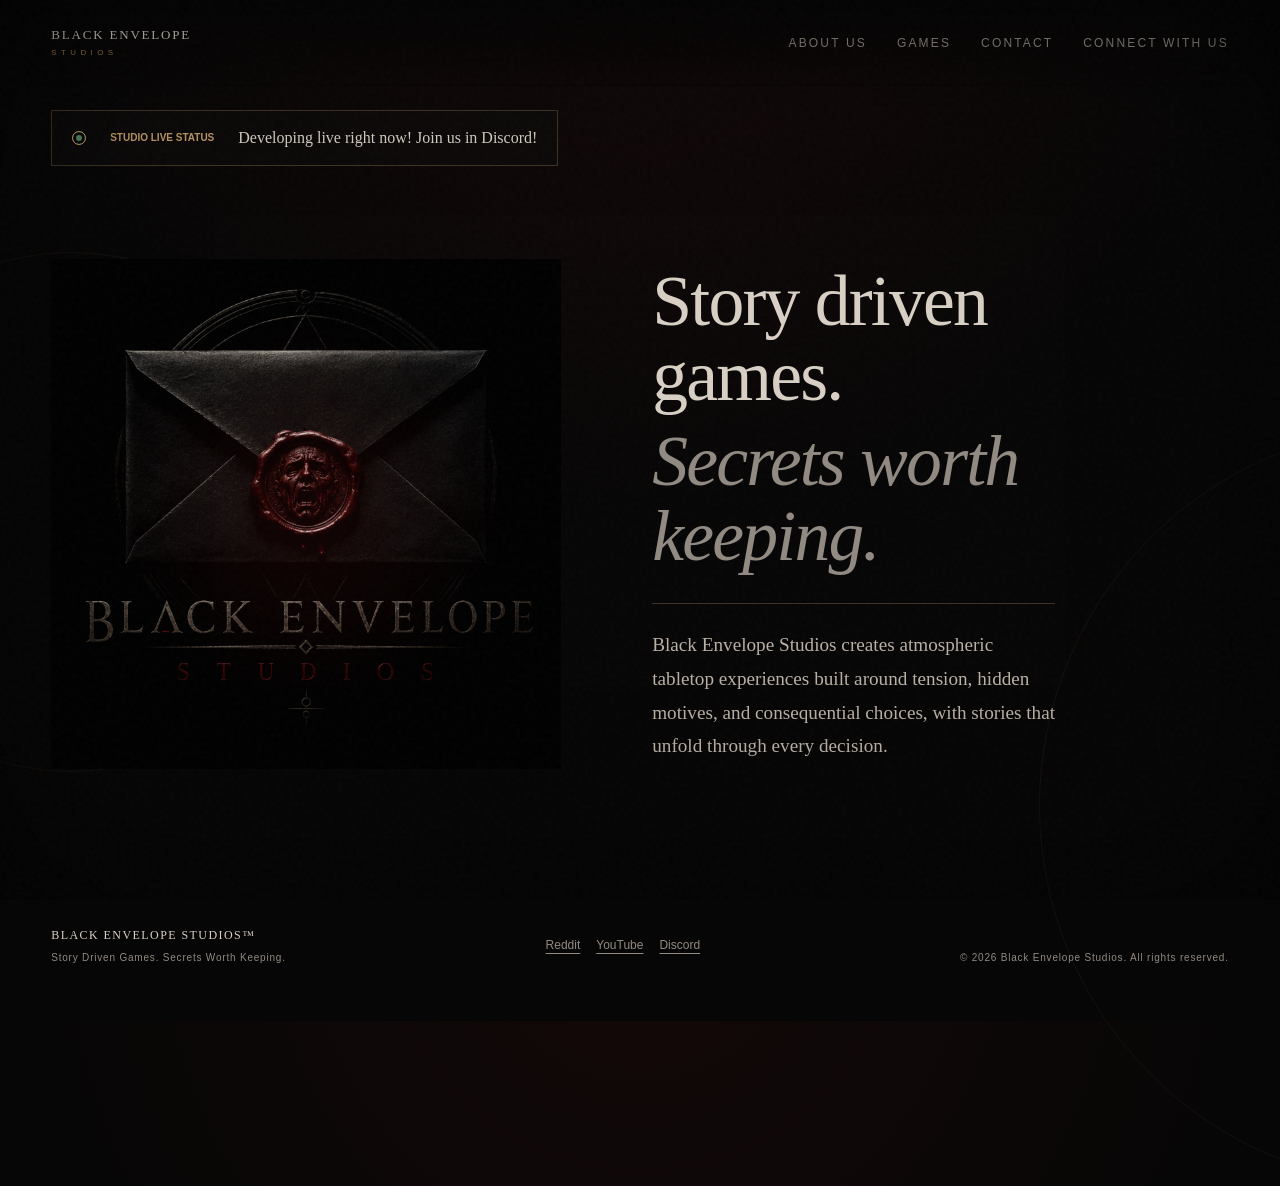
==== index.html @ 98d1862a "Update studio live status" ====
<!doctype html>
<html lang="en">
<head>
  <meta charset="utf-8">
  <meta name="viewport" content="width=device-width, initial-scale=1">
  <meta name="theme-color" content="#080707">
  <meta name="description" content="Black Envelope Studios — story-driven tabletop games. Secrets worth keeping.">
  <title>Black Envelope Studios</title>

  <link rel="icon" type="image/png" href="assets/black-envelope-studios-logo.png">
  <link rel="stylesheet" href="styles.css?v=25">
  <script defer src="script.js"></script>
  <script defer src="visitor-tracking.js"></script>
</head>

<body class="page-index">
  <div class="grain" aria-hidden="true"></div>
  <div class="vignette" aria-hidden="true"></div>

  <header class="site-header">
    <a class="wordmark" href="index.html" aria-label="Black Envelope Studios home">
      <span>BLACK ENVELOPE</span>
      <small>STUDIOS</small>
    </a>

    <button class="nav-toggle" aria-label="Open navigation" aria-expanded="false" aria-controls="primary-nav">
      <span></span><span></span>
    </button>

    <nav id="primary-nav" class="site-nav" aria-label="Primary navigation">
      <a href="about.html">About us</a>
      <a href="games.html">Games</a>
      <a href="contact.html">Contact</a>
      <a href="connect.html">Connect with us</a>
    </nav>
  </header>

  <main id="top" class="home-page">
    <div class="home-status">
      <div class="studio-live-status" data-studio-status="developing" role="status" aria-live="polite">
        <span class="studio-live-status-mark" aria-hidden="true"></span>
        <span class="studio-live-status-label">STUDIO LIVE STATUS</span>
        <p class="studio-live-status-message">Developing live right now! Join us in Discord!</p>
      </div>
    </div>
    <section class="hero">
      <div class="hero-orbit orbit-one" aria-hidden="true"></div>
      <div class="hero-orbit orbit-two" aria-hidden="true"></div>

      <div class="hero-visual reveal">
        <img
          src="assets/black-envelope-studios-logo.png"
          alt="Black Envelope Studios logo: a black envelope sealed with a dark red anguished face."
        >
      </div>

      <div class="hero-copy reveal">
        <h1>
          Story driven games.
          <span>Secrets worth keeping.</span>
        </h1>
        <p class="intro">
          Black Envelope Studios creates atmospheric tabletop experiences built around
          tension, hidden motives, and consequential choices, with stories that unfold through
          every decision.
        </p>

      </div>

    </section>
  </main>
  <footer class="site-footer">
    <div>
      <strong>BLACK ENVELOPE STUDIOS™</strong>
      <span>Story Driven Games. Secrets Worth Keeping.</span>
    </div>
    <nav class="footer-socials" aria-label="Social links">
      <a href="https://www.reddit.com/r/BlackEnvelopeStudios/" target="_blank" rel="noopener noreferrer">Reddit</a>
      <a href="https://www.youtube.com/channel/UCxn5-eGUi9iW_v6ywsx2Kwg/" target="_blank" rel="noopener noreferrer">YouTube</a>
      <a href="https://discord.gg/mf25ccU2Kh" target="_blank" rel="noopener noreferrer">Discord</a>
    </nav>
    <p>© <span id="year"></span> Black Envelope Studios. All rights reserved.</p>
  </footer>
</body>
</html>
---- styles.css ----
/* Black Envelope Studios — static site v1 */

:root {
  --ink: #070606;
  --ink-soft: #0d0b0b;
  --paper: #d8d0c4;
  --paper-dim: #918a82;
  --line: rgba(165, 132, 86, 0.34);
  --gold: #9d7949;
  --gold-bright: #c09a65;
  --wax: #641312;
  --wax-bright: #8b211e;
  --max: 1240px;
  --pad: clamp(22px, 4vw, 64px);
}

* {
  box-sizing: border-box;
}

html {
  scroll-behavior: smooth;
}

body {
  margin: 0;
  background:
    radial-gradient(circle at 50% -10%, rgba(116, 26, 23, 0.12), transparent 38rem),
    var(--ink);
  color: var(--paper);
  font-family: Arial, Helvetica, sans-serif;
  min-height: 100vh;
  overflow-x: hidden;
}

::selection {
  background: var(--wax);
  color: #fff;
}

a {
  color: inherit;
}

.grain {
  position: fixed;
  inset: 0;
  pointer-events: none;
  opacity: 0.045;
  z-index: 100;
  background-image:
    url("data:image/svg+xml,%3Csvg viewBox='0 0 220 220' xmlns='http://www.w3.org/2000/svg'%3E%3Cfilter id='n'%3E%3CfeTurbulence type='fractalNoise' baseFrequency='.9' numOctaves='4' stitchTiles='stitch'/%3E%3C/filter%3E%3Crect width='100%25' height='100%25' filter='url(%23n)' opacity='.55'/%3E%3C/svg%3E");
}

.vignette {
  position: fixed;
  inset: 0;
  pointer-events: none;
  z-index: 99;
  box-shadow: inset 0 0 180px rgba(0, 0, 0, 0.68);
}

.site-header {
  width: 100%;
  min-height: 86px;
  padding: 18px var(--pad);
  display: flex;
  align-items: center;
  justify-content: space-between;
  position: fixed;
  top: 0;
  z-index: 50;
  background: linear-gradient(to bottom, rgba(7, 6, 6, .96), rgba(7, 6, 6, .66), transparent);
  transition: background .25s ease, border-color .25s ease;
  border-bottom: 1px solid transparent;
}

.site-header.scrolled {
  background: rgba(7, 6, 6, .92);
  backdrop-filter: blur(14px);
  border-color: rgba(157, 121, 73, .12);
}

.wordmark {
  display: inline-flex;
  flex-direction: column;
  text-decoration: none;
  font-family: Georgia, "Times New Roman", serif;
  letter-spacing: .14em;
  line-height: 1;
  font-size: 13px;
}

.wordmark small {
  color: var(--gold);
  letter-spacing: .55em;
  margin-top: 7px;
  font: 8px Arial, Helvetica, sans-serif;
}

.site-nav {
  display: flex;
  gap: 30px;
}

.site-nav a {
  text-decoration: none;
  color: var(--paper-dim);
  font-size: 12px;
  letter-spacing: .18em;
  text-transform: uppercase;
  transition: color .2s ease;
}

.site-nav a:hover {
  color: var(--paper);
}

.nav-toggle {
  display: none;
}

.hero {
  width: min(var(--max), calc(100% - (var(--pad) * 2)));
  margin: 0 auto;
  min-height: 100svh;
  padding: 132px 0 82px;
  display: grid;
  grid-template-columns: minmax(320px, .95fr) minmax(360px, 1.05fr);
  column-gap: clamp(42px, 7vw, 100px);
  row-gap: 30px;
  align-items: center;
  align-content: center;
  position: relative;
}

.hero-visual {
  position: relative;
  z-index: 2;
}

.hero-visual::before {
  content: "";
  position: absolute;
  inset: 10% 3%;
  z-index: -1;
  background: radial-gradient(circle, rgba(99, 18, 17, .2), transparent 63%);
  filter: blur(30px);
}

.hero-visual img {
  width: 100%;
  display: block;
  object-fit: contain;
  filter: contrast(1.04) brightness(.92);
  mix-blend-mode: screen;
}

.hero-copy {
  position: relative;
  z-index: 3;
}

.eyebrow {
  margin: 0 0 18px;
  color: var(--gold-bright);
  text-transform: uppercase;
  letter-spacing: .32em;
  font-size: 10px;
  line-height: 1.6;
}

.hero h1,
.section h2,
.game-card h3 {
  font-family: Georgia, "Times New Roman", serif;
  font-weight: 400;
}

.hero h1 {
  margin: 0;
  font-size: clamp(48px, 6vw, 92px);
  line-height: .96;
  letter-spacing: -.025em;
  max-width: 11ch;
}

.hero h1 span {
  display: block;
  color: var(--paper-dim);
  font-style: italic;
  margin-top: .15em;
}

.intro {
  color: var(--paper-dim);
  font-family: Georgia, "Times New Roman", serif;
  font-size: clamp(16px, 1.5vw, 20px);
  line-height: 1.75;
  max-width: 650px;
  margin: 30px 0 0;
}

.hero-actions {
  display: flex;
  flex-wrap: wrap;
  gap: 12px;
  margin-top: 36px;
}

.button {
  min-height: 50px;
  display: inline-flex;
  align-items: center;
  justify-content: center;
  padding: 0 22px;
  text-decoration: none;
  text-transform: uppercase;
  letter-spacing: .18em;
  font-size: 10px;
  border: 1px solid var(--line);
  transition: transform .2s ease, border-color .2s ease, background .2s ease;
}

.button:hover {
  transform: translateY(-2px);
  border-color: var(--gold);
}

.button-primary {
  background: var(--paper);
  color: #111;
  border-color: var(--paper);
}

.button-primary:hover {
  background: #eee7dc;
}

.button-ghost {
  color: var(--paper);
}

.hero-orbit {
  position: absolute;
  border: 1px solid rgba(157, 121, 73, .09);
  border-radius: 50%;
  pointer-events: none;
}

.orbit-one {
  width: 520px;
  height: 520px;
  left: -240px;
  top: 12%;
}

.orbit-two {
  width: 760px;
  height: 760px;
  right: -570px;
  bottom: -300px;
}

.scroll-cue {
  grid-column: 1 / -1;
  justify-self: center;
  display: inline-flex;
  flex-direction: column;
  align-items: center;
  text-decoration: none;
  color: var(--paper-dim);
  font-size: 8px;
  text-transform: uppercase;
  letter-spacing: .3em;
  gap: 10px;
  margin-top: 6px;
}

.scroll-cue i {
  width: 1px;
  height: 38px;
  display: block;
  background: linear-gradient(var(--gold), transparent);
}

.section {
  width: min(var(--max), calc(100% - (var(--pad) * 2)));
  margin: 0 auto;
  padding: clamp(90px, 12vw, 170px) 0;
  border-top: 1px solid rgba(157, 121, 73, .15);
  position: relative;
}

.section-number {
  position: absolute;
  top: 28px;
  right: 0;
  color: rgba(216, 208, 196, .12);
  font: 52px Georgia, "Times New Roman", serif;
}

.section-heading {
  max-width: 850px;
}

.section h2 {
  margin: 0;
  font-size: clamp(42px, 5vw, 76px);
  line-height: 1.04;
  letter-spacing: -.02em;
}

.studio-grid {
  display: grid;
  grid-template-columns: .8fr 1.2fr;
  gap: clamp(50px, 8vw, 120px);
  margin-top: 72px;
}

.lead {
  margin: 0;
  font: italic clamp(26px, 3vw, 42px)/1.3 Georgia, "Times New Roman", serif;
  color: var(--gold-bright);
}

.body-copy {
  max-width: 650px;
}

.body-copy p {
  color: var(--paper-dim);
  margin: 0 0 24px;
  font: 17px/1.85 Georgia, "Times New Roman", serif;
}

.game-card {
  margin-top: 68px;
  border: 1px solid rgba(157, 121, 73, .25);
  background:
    linear-gradient(120deg, rgba(117, 22, 20, .12), transparent 30%),
    #0b0909;
  min-height: 480px;
  padding: clamp(28px, 4vw, 56px);
  position: relative;
  overflow: hidden;
}

.game-card::after {
  content: "";
  width: 360px;
  height: 360px;
  border: 1px solid rgba(157, 121, 73, .12);
  border-radius: 50%;
  position: absolute;
  right: -120px;
  bottom: -160px;
  box-shadow:
    0 0 0 48px rgba(157, 121, 73, .035),
    0 0 0 100px rgba(157, 121, 73, .02);
}

.game-card-topline,
.game-card-footer {
  display: flex;
  align-items: center;
  justify-content: space-between;
  color: var(--paper-dim);
  text-transform: uppercase;
  letter-spacing: .22em;
  font-size: 9px;
  position: relative;
  z-index: 2;
}

.status {
  color: #bd8f87;
}

.game-card-content {
  min-height: 320px;
  padding: 54px 0;
  display: grid;
  grid-template-columns: 1fr .8fr;
  gap: 60px;
  align-items: end;
  position: relative;
  z-index: 2;
}

.game-kicker {
  text-transform: uppercase;
  letter-spacing: .26em;
  font-size: 9px;
  color: var(--gold-bright);
}

.game-card h3 {
  margin: 14px 0 0;
  font-size: clamp(52px, 7vw, 104px);
  line-height: .92;
  max-width: 8ch;
}

.game-card-veiled {
  background:
    linear-gradient(90deg, rgba(7, 6, 6, .88), rgba(7, 6, 6, .48)),
    url("assets/the-veiled-invitation-logo.png") center right / auto 100% no-repeat,
    #0b0909;
}

.game-card-veiled::after {
  display: none;
}

.section-games:has(.game-feature) {
  padding-top: 36px;
  padding-bottom: clamp(64px, 8vw, 110px);
}

.game-feature {
  margin-top: 0;
  background:
    linear-gradient(90deg, rgba(7, 6, 6, .96) 0%, rgba(7, 6, 6, .88) 48%, rgba(7, 6, 6, .5) 100%),
    url("assets/the-veiled-invitation-logo.png") right top / auto 640px no-repeat,
    #0b0909;
}

.game-feature-heading,
.game-feature-story {
  position: relative;
  z-index: 2;
  max-width: 650px;
}

.game-feature-heading {
  margin-top: 32px;
}

.game-feature h1 {
  margin: 0 0 30px;
  max-width: 12ch;
  font: clamp(48px, 6.5vw, 88px)/1 Georgia, "Times New Roman", serif;
  letter-spacing: -.025em;
  text-wrap: balance;
}

.game-feature-intro {
  margin: 0;
  color: var(--paper);
  font: 21px/1.65 Georgia, "Times New Roman", serif;
}

.game-feature-story {
  margin-top: 28px;
  color: #b9b0a5;
  font: 17px/1.85 Georgia, "Times New Roman", serif;
}

.game-feature-story p {
  margin: 0 0 22px;
}

.game-feature-footer {
  margin-top: 38px;
  padding-top: 28px;
  border-top: 1px solid var(--line);
  gap: 24px;
  flex-wrap: wrap;
}

.game-feature-origin {
  max-width: 390px;
  margin: 0;
  font: 14px/1.7 Georgia, "Times New Roman", serif;
  text-transform: none;
  letter-spacing: normal;
}

@media (max-width: 820px) {
  .game-feature {
    background:
      linear-gradient(rgba(7, 6, 6, .76), rgba(7, 6, 6, .95) 65%),
      url("assets/the-veiled-invitation-logo.png") center top / 100% auto no-repeat,
      #0b0909;
  }

  .game-feature-intro {
    font-size: 19px;
  }
}

.game-description {
  margin: 0;
  color: var(--paper-dim);
  font: 17px/1.8 Georgia, "Times New Roman", serif;
  max-width: 500px;
}

.seal-dot {
  width: 15px;
  height: 15px;
  border-radius: 50%;
  background: radial-gradient(circle at 35% 30%, var(--wax-bright), var(--wax) 60%, #2d0605);
  box-shadow: 0 0 22px rgba(100, 19, 18, .36);
}

.section-contact {
  border-bottom: 1px solid rgba(157, 121, 73, .15);
}

.contact-panel {
  text-align: center;
  padding: clamp(50px, 7vw, 100px) 0 10px;
}

.contact-panel h2 {
  margin-inline: auto;
  max-width: 13ch;
}

.contact-panel > p:not(.eyebrow) {
  color: var(--paper-dim);
  font: 17px/1.7 Georgia, "Times New Roman", serif;
}

.contact-email {
  display: inline-block;
  margin-top: 20px;
  color: var(--paper);
  font: clamp(18px, 2.5vw, 34px) Georgia, "Times New Roman", serif;
  text-underline-offset: 7px;
  text-decoration-color: rgba(157, 121, 73, .5);
}

.contact-meta {
  margin: 68px auto 0;
  max-width: 900px;
  display: grid;
  grid-template-columns: repeat(3, 1fr);
  border-top: 1px solid rgba(157, 121, 73, .16);
}

.contact-meta div {
  padding: 30px 18px;
  display: flex;
  flex-direction: column;
  gap: 10px;
  border-right: 1px solid rgba(157, 121, 73, .16);
}

.contact-meta div:last-child {
  border-right: 0;
}

.contact-meta span {
  text-transform: uppercase;
  letter-spacing: .22em;
  font-size: 8px;
  color: var(--gold);
}

.contact-meta a {
  color: var(--paper-dim);
  text-decoration: none;
  font-family: Georgia, "Times New Roman", serif;
}

.contact-meta a:hover {
  color: var(--paper);
}

.site-footer {
  width: min(var(--max), calc(100% - (var(--pad) * 2)));
  margin: 0 auto;
  padding: 42px 0 58px;
  display: flex;
  justify-content: space-between;
  gap: 30px;
  color: var(--paper-dim);
}

.site-footer div {
  display: flex;
  flex-direction: column;
  gap: 9px;
}

.site-footer strong {
  color: var(--paper);
  font: 12px Georgia, "Times New Roman", serif;
  letter-spacing: .12em;
}

.site-footer span,
.site-footer p {
  font-size: 10px;
  letter-spacing: .08em;
}

.site-footer p {
  margin: 0;
  align-self: end;
}

.reveal {
  opacity: 0;
  transform: translateY(22px);
  transition: opacity .9s cubic-bezier(.2,.7,.2,1), transform .9s cubic-bezier(.2,.7,.2,1);
}

.reveal.visible {
  opacity: 1;
  transform: translateY(0);
}

@media (prefers-reduced-motion: reduce) {
  html { scroll-behavior: auto; }
  .reveal {
    opacity: 1;
    transform: none;
    transition: none;
  }
}

@media (max-width: 820px) {
  .site-header {
    min-height: 76px;
  }

  .site-nav {
    position: fixed;
    inset: 76px 0 auto;
    padding: 28px var(--pad) 36px;
    flex-direction: column;
    background: rgba(7, 6, 6, .98);
    border-bottom: 1px solid var(--line);
    transform: translateY(-140%);
    transition: transform .3s ease;
  }

  .site-nav.open {
    transform: translateY(0);
  }

  .nav-toggle {
    width: 38px;
    height: 38px;
    border: 0;
    background: transparent;
    display: grid;
    align-content: center;
    gap: 7px;
    cursor: pointer;
  }

  .nav-toggle span {
    display: block;
    height: 1px;
    background: var(--paper);
  }

  .hero {
    grid-template-columns: 1fr;
    min-height: auto;
    padding-top: 120px;
    padding-bottom: 110px;
  }

  .hero-visual {
    width: min(520px, 100%);
    margin: 0 auto;
  }

  .hero-copy {
    text-align: center;
  }

  .hero h1 {
    margin-inline: auto;
  }

  .intro {
    margin-inline: auto;
  }

  .hero-actions {
    justify-content: center;
  }

  .scroll-cue {
    display: inline-flex;
    margin-top: 4px;
  }

  .studio-grid,
  .game-card-content {
    grid-template-columns: 1fr;
  }

  .studio-grid {
    gap: 36px;
  }

  .game-card-content {
    gap: 30px;
  }

  .contact-meta {
    grid-template-columns: 1fr;
  }

  .contact-meta div {
    border-right: 0;
    border-bottom: 1px solid rgba(157, 121, 73, .16);
  }

  .contact-meta div:last-child {
    border-bottom: 0;
  }

  .site-footer {
    flex-direction: column;
  }

  .site-footer p {
    align-self: auto;
  }
}

@media (max-width: 520px) {
  :root {
    --pad: 18px;
  }

  .hero h1 {
    font-size: 48px;
  }

  .section h2 {
    font-size: 42px;
  }

  .game-card h3 {
    font-size: 54px;
  }

  .button {
    width: 100%;
  }

  .contact-email {
    font-size: 17px;
    word-break: break-word;
  }
}

.game-card-footer-single {
  justify-content: flex-end;
}


.section-social {
  padding-top: clamp(80px, 10vw, 140px);
  padding-bottom: clamp(80px, 10vw, 140px);
}

.social-intro {
  max-width: 680px;
  margin: 26px 0 0;
  color: var(--paper-dim);
  font: 17px/1.8 Georgia, "Times New Roman", serif;
}

.social-grid {
  margin-top: 56px;
  display: grid;
  grid-template-columns: repeat(3, 1fr);
  gap: 18px;
}

.social-card {
  min-height: 230px;
  padding: 30px;
  border: 1px solid rgba(157, 121, 73, .24);
  background:
    radial-gradient(circle at 100% 0%, rgba(100, 19, 18, .14), transparent 40%),
    #0b0909;
  text-decoration: none;
  position: relative;
  overflow: hidden;
  display: flex;
  flex-direction: column;
  justify-content: flex-end;
  transition:
    transform .22s ease,
    border-color .22s ease,
    background .22s ease;
}

.social-card::before {
  content: "";
  position: absolute;
  inset: 0;
  background: linear-gradient(135deg, transparent 55%, rgba(157, 121, 73, .045));
  pointer-events: none;
}

.social-card:hover {
  transform: translateY(-4px);
  border-color: rgba(192, 154, 101, .62);
  background:
    radial-gradient(circle at 100% 0%, rgba(100, 19, 18, .22), transparent 42%),
    #0d0a0a;
}

.social-icon {
  flex-shrink: 0;
  width: 40px;
  height: 40px;
  margin-bottom: 24px;
  color: var(--gold-bright);
}

.social-name {
  color: var(--paper);
  font: 34px Georgia, "Times New Roman", serif;
  letter-spacing: -.02em;
}

.social-description {
  margin-top: 14px;
  max-width: 27ch;
  color: var(--paper-dim);
  font: 14px/1.65 Georgia, "Times New Roman", serif;
}

.social-arrow {
  position: absolute;
  top: 24px;
  right: 26px;
  color: var(--gold-bright);
  font-size: 20px;
  transition: transform .22s ease;
}

.social-card:hover .social-arrow {
  transform: translate(3px, -3px);
}

@media (max-width: 820px) {
  .social-grid {
    grid-template-columns: 1fr;
  }

  .social-card {
    min-height: 180px;
  }
}

.studio-live-status {
  margin-top: 20px;
  padding: 18px 0;
  border-block: 1px solid var(--line);
  display: flex;
  align-items: center;
  flex-wrap: wrap;
  gap: 10px 24px;
}
.studio-live-status-label {
  color: var(--gold-bright);
  font-size: 10px;
  font-weight: 600;
  letter-spacing: 0;
}
.studio-live-status-message {
  margin: 0;
  color: var(--paper);
  font: 16px/1.6 Georgia, "Times New Roman", serif;
}

.studio-live-status-mark {
  flex: 0 0 14px;
  width: 14px;
  height: 14px;
  border: 1px solid var(--gold-bright);
  border-radius: 50%;
  background: var(--wax);
  box-shadow: inset 0 0 0 3px var(--ink);
}
.studio-live-status[data-studio-status="playtesting"] .studio-live-status-mark,
.studio-live-status[data-studio-status="developing"] .studio-live-status-mark {
  background: #528660;
}

.home-status {
  width: min(var(--max), calc(100% - (var(--pad) * 2)));
  margin: 110px auto 0;
}

.home-status .studio-live-status {
  width: fit-content;
  max-width: 100%;
  margin-top: 0;
}

.home-page .hero {
  min-height: calc(100svh - 180px);
  padding-top: 40px;
}

/* Dedicated content pages */
.inner-page {
  min-height: calc(100svh - 150px);
  padding-top: 110px;
}
.inner-page > .section {
  border-top: 0;
  padding-top: clamp(40px, 6vw, 80px);
}
.page-title {
  margin: 0 0 24px;
  color: var(--gold-bright);
  font: 12px/1.5 Arial, Helvetica, sans-serif;
  letter-spacing: .22em;
  text-transform: uppercase;
}
.site-nav a[aria-current="page"] {
  color: var(--paper);
  text-decoration: underline;
  text-decoration-color: var(--gold);
  text-underline-offset: 7px;
}
.footer-socials {
  display: flex;
  flex-wrap: wrap;
  align-items: center;
  gap: 16px;
  font-size: 12px;
}
.footer-socials a {
  text-underline-offset: 4px;
}
a:focus-visible,
button:focus-visible {
  outline: 2px solid var(--gold-bright);
  outline-offset: 5px;
}

/* Home, studio story, correspondence, and community */
.page-index .hero {
  grid-template-columns: minmax(0, 1fr) minmax(0, 1.1fr);
  gap: clamp(36px, 6vw, 88px);
  padding-bottom: 64px;
}
.page-index .hero-visual {
  max-width: 510px;
}
.page-index .hero h1 {
  font-size: clamp(44px, 5.6vw, 82px);
  line-height: 1.04;
}
.page-index .intro {
  max-width: 42ch;
  padding-top: 24px;
  border-top: 1px solid var(--line);
  color: #b9b0a5;
}
.page-index .home-status .studio-live-status {
  padding: 14px 20px;
  border: 1px solid var(--line);
  background: rgba(13, 11, 11, .8);
}
.page-about .section,
.page-contact .section,
.page-connect .section {
  padding-top: 36px;
  padding-bottom: clamp(64px, 8vw, 110px);
}
.page-about .section-heading,
.page-connect .section-heading {
  padding-bottom: 36px;
  border-bottom: 1px solid var(--line);
}
.page-about .section h2,
.page-contact .section h2,
.page-connect .section h2 {
  font-size: clamp(40px, 5.2vw, 68px);
  line-height: 1.1;
  text-wrap: balance;
}
.page-about .studio-grid {
  margin-top: 44px;
  grid-template-columns: minmax(0, .7fr) minmax(0, 1.3fr);
  gap: clamp(36px, 7vw, 100px);
  align-items: start;
}
.studio-aside {
  padding: 24px;
  border: 1px solid var(--line);
  background: radial-gradient(ellipse at top, rgba(100, 19, 18, .12), transparent 75%);
}
.studio-portrait {
  display: block;
  width: min(100%, 260px);
  height: auto;
  margin: 0 auto 24px;
}
.studio-aside .lead {
  font-size: clamp(24px, 2.6vw, 34px);
}
.studio-story p {
  color: #b9b0a5;
}
.studio-story p:first-child {
  color: var(--paper);
  font-size: 21px;
  line-height: 1.65;
  margin-bottom: 36px;
}
.studio-story .studio-question {
  padding: 22px 0 22px 24px;
  margin-block: 28px;
  border-left: 2px solid var(--gold);
  color: var(--gold-bright);
  font-size: 22px;
  line-height: 1.6;
}
.page-contact .contact-panel {
  padding: clamp(28px, 4vw, 52px);
  text-align: left;
  border: 1px solid var(--line);
  background: radial-gradient(ellipse at top right, rgba(100, 19, 18, .15), transparent 65%), #0b0909;
}
.page-contact .contact-panel h2 {
  max-width: 18ch;
  margin-inline: 0;
}
.page-contact .contact-panel > p:not(.eyebrow) {
  max-width: 52ch;
  margin-top: 28px;
  color: #b9b0a5;
}
.page-contact .contact-email {
  font-size: clamp(17px, 2.6vw, 32px);
  overflow-wrap: anywhere;
  max-width: 100%;
  line-height: 1.7;
}
.contact-options {
  display: grid;
  grid-template-columns: repeat(2, minmax(0, 1fr));
  gap: 36px;
  margin-top: 48px;
  padding-top: 32px;
  border-top: 1px solid var(--line);
}
.contact-option h3 {
  font: 28px/1.2 Georgia, "Times New Roman", serif;
  margin: 14px 0;
}
.contact-option p {
  color: #b9b0a5;
  font: 16px/1.7 Georgia, "Times New Roman", serif;
}
.contact-option a {
  font: 16px/1.7 Georgia, "Times New Roman", serif;
  color: var(--gold-bright);
  overflow-wrap: anywhere;
  text-underline-offset: 5px;
}
.page-connect .social-intro {
  max-width: 52ch;
  margin-top: 28px;
  color: #b9b0a5;
  font-size: 20px;
}
.page-connect .social-grid {
  margin-top: 36px;
  gap: 22px;
}
.page-connect .social-card {
  min-height: 310px;
  padding: clamp(24px, 3vw, 36px);
}
.page-connect .social-icon {
  width: 44px;
  height: 44px;
  margin-bottom: auto;
}
.page-connect .social-name {
  margin-top: 40px;
}
.page-connect .social-description {
  color: #b9b0a5;
  font-size: 16px;
  max-width: 26ch;
}
@media (max-width: 820px) {
  .page-index .hero,
  .page-about .studio-grid,
  .contact-options {
    grid-template-columns: minmax(0, 1fr);
  }
  .page-index .hero-visual {
    width: min(380px, 85%);
  }
  .page-index .hero h1 {
    max-width: 16ch;
  }
  .page-about .studio-aside {
    display: grid;
    grid-template-columns: minmax(0, 110px) minmax(0, 1fr);
    gap: 24px;
    align-items: center;
  }
  .studio-portrait {
    margin: 0;
  }
  .page-connect .social-card {
    min-height: 250px;
  }
  .contact-options {
    gap: 32px;
  }
}
@media (max-width: 420px) {
  .page-about .studio-aside {
    grid-template-columns: minmax(0, 1fr);
  }
  .studio-portrait {
    width: 150px;
    margin-inline: auto;
  }
}
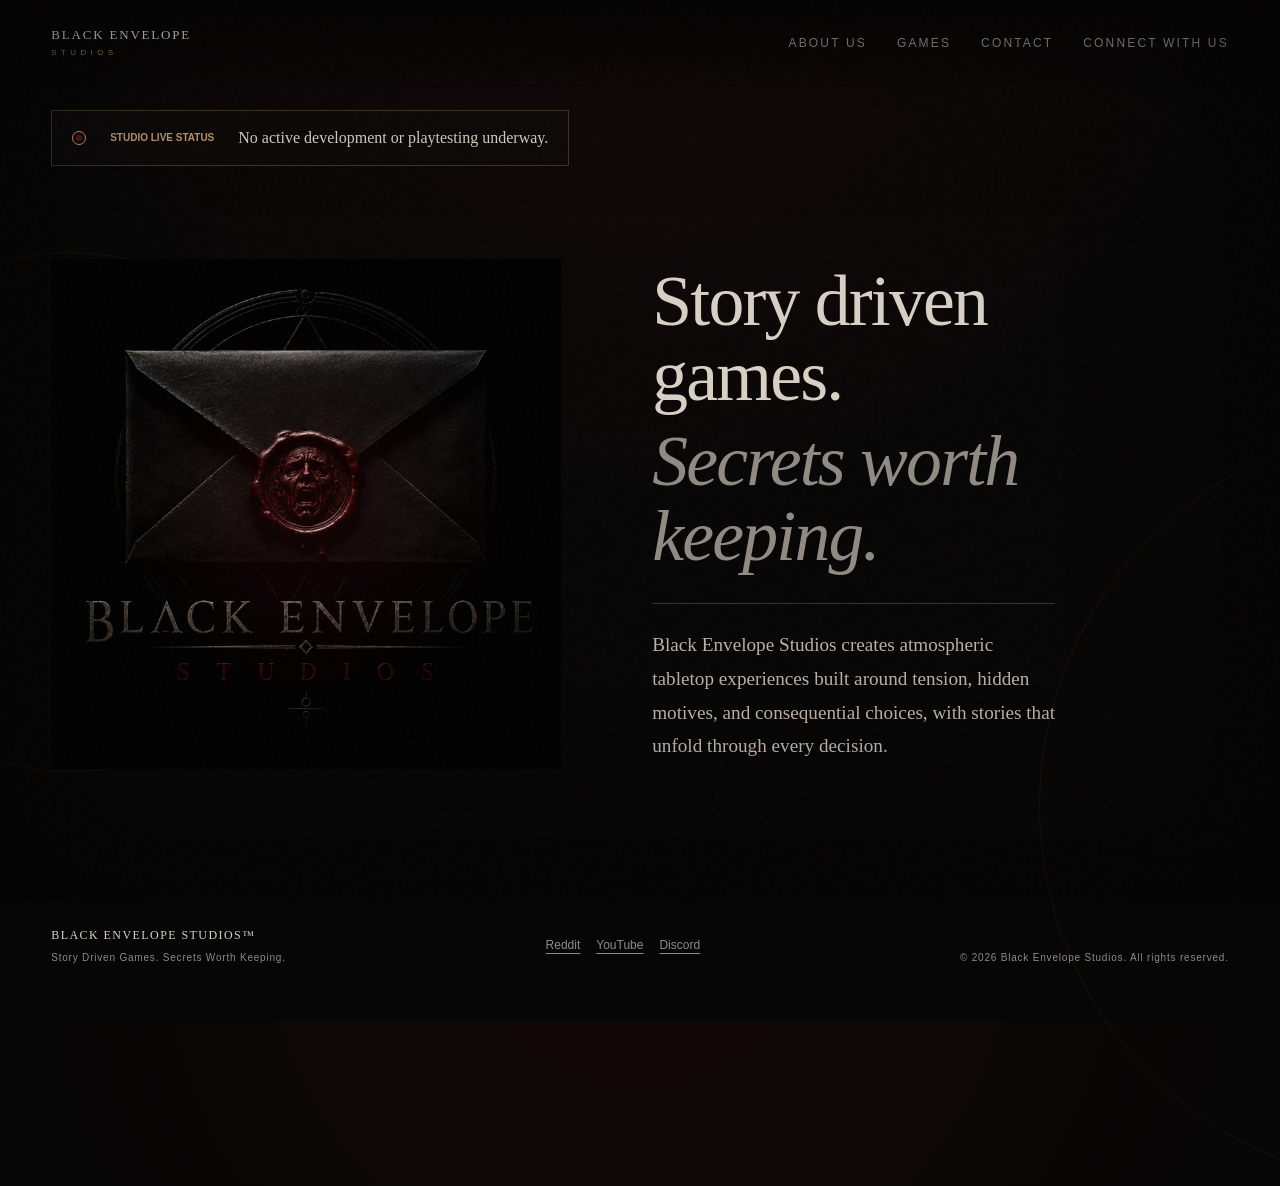
==== commit 6c4a1c61: "Update studio live status" ====
--- a/index.html
+++ b/index.html
@@ -37,10 +37,10 @@
 
   <main id="top" class="home-page">
     <div class="home-status">
-      <div class="studio-live-status" data-studio-status="developing" role="status" aria-live="polite">
+      <div class="studio-live-status" data-studio-status="inactive" role="status" aria-live="polite">
         <span class="studio-live-status-mark" aria-hidden="true"></span>
         <span class="studio-live-status-label">STUDIO LIVE STATUS</span>
-        <p class="studio-live-status-message">Developing live right now! Join us in Discord!</p>
+        <p class="studio-live-status-message">No active development or playtesting underway.</p>
       </div>
     </div>
     <section class="hero">
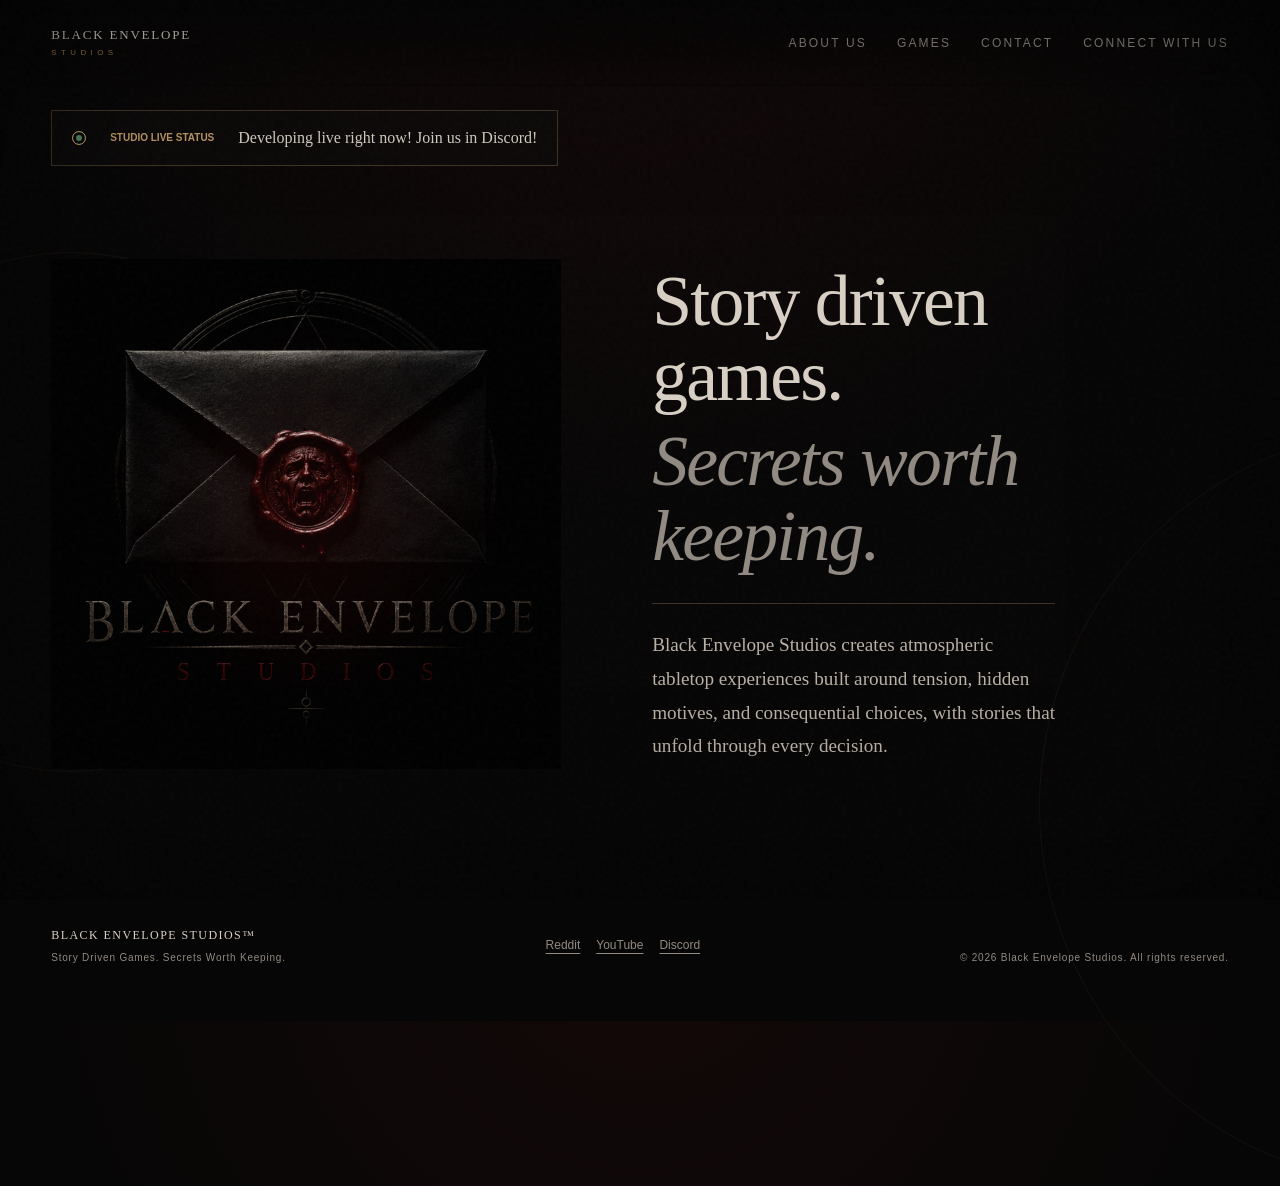
==== commit e0cbf372: "Update studio live status" ====
--- a/index.html
+++ b/index.html
@@ -37,10 +37,10 @@
 
   <main id="top" class="home-page">
     <div class="home-status">
-      <div class="studio-live-status" data-studio-status="inactive" role="status" aria-live="polite">
+      <div class="studio-live-status" data-studio-status="developing" role="status" aria-live="polite">
         <span class="studio-live-status-mark" aria-hidden="true"></span>
         <span class="studio-live-status-label">STUDIO LIVE STATUS</span>
-        <p class="studio-live-status-message">No active development or playtesting underway.</p>
+        <p class="studio-live-status-message">Developing live right now! Join us in Discord!</p>
       </div>
     </div>
     <section class="hero">
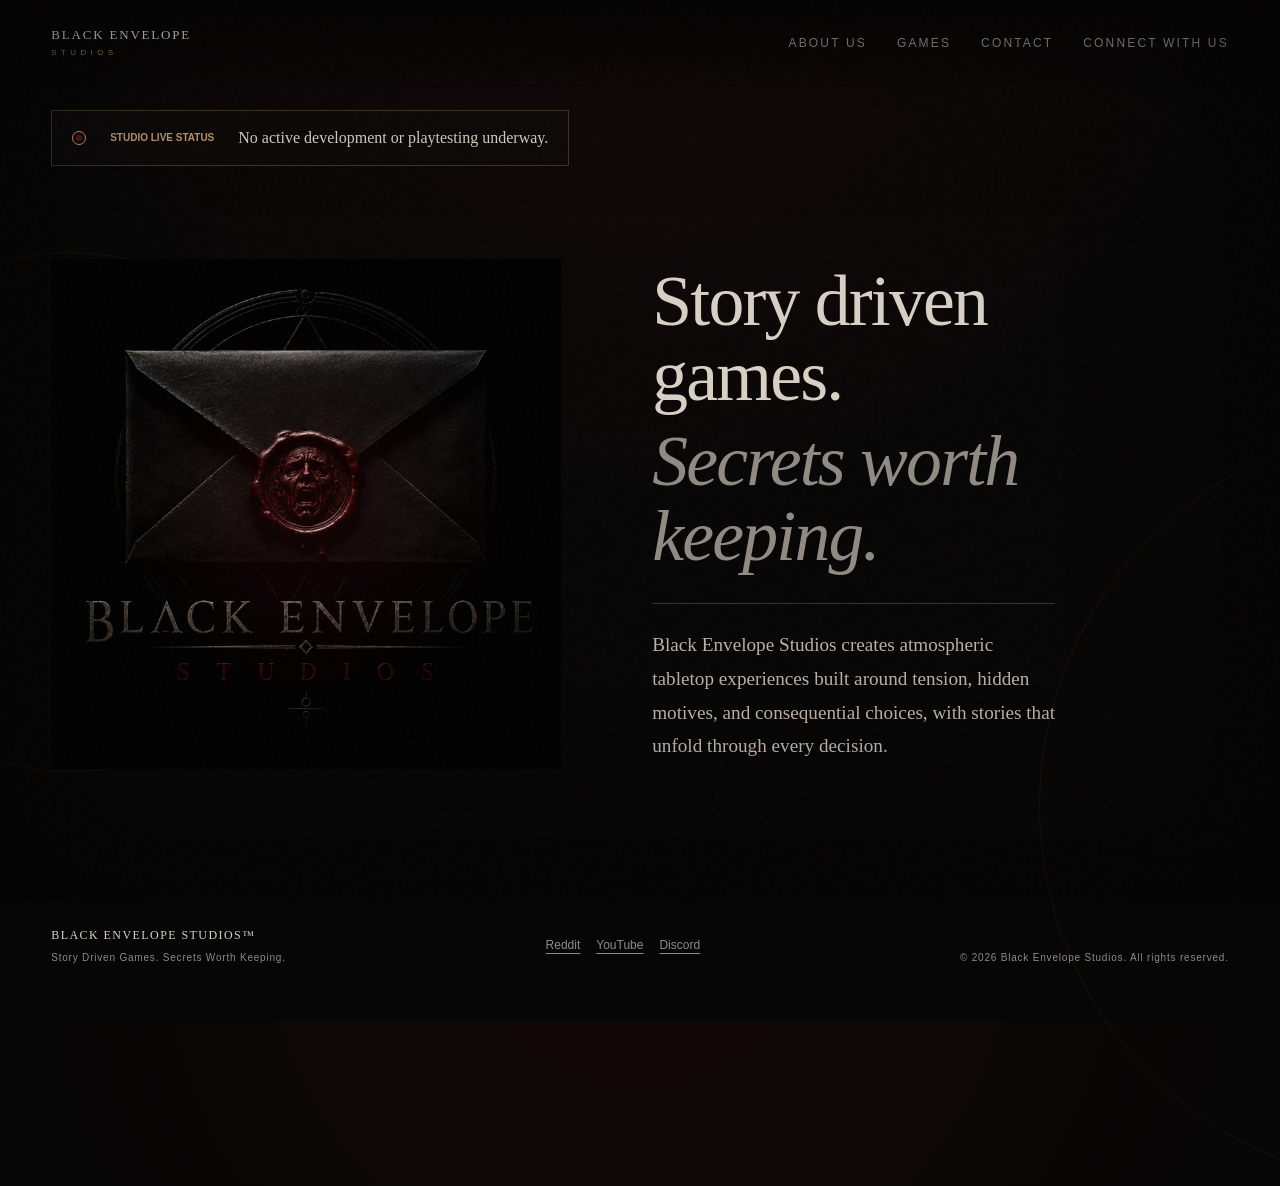
==== commit b9fb18af: "Update studio live status" ====
--- a/index.html
+++ b/index.html
@@ -37,10 +37,10 @@
 
   <main id="top" class="home-page">
     <div class="home-status">
-      <div class="studio-live-status" data-studio-status="developing" role="status" aria-live="polite">
+      <div class="studio-live-status" data-studio-status="inactive" role="status" aria-live="polite">
         <span class="studio-live-status-mark" aria-hidden="true"></span>
         <span class="studio-live-status-label">STUDIO LIVE STATUS</span>
-        <p class="studio-live-status-message">Developing live right now! Join us in Discord!</p>
+        <p class="studio-live-status-message">No active development or playtesting underway.</p>
       </div>
     </div>
     <section class="hero">
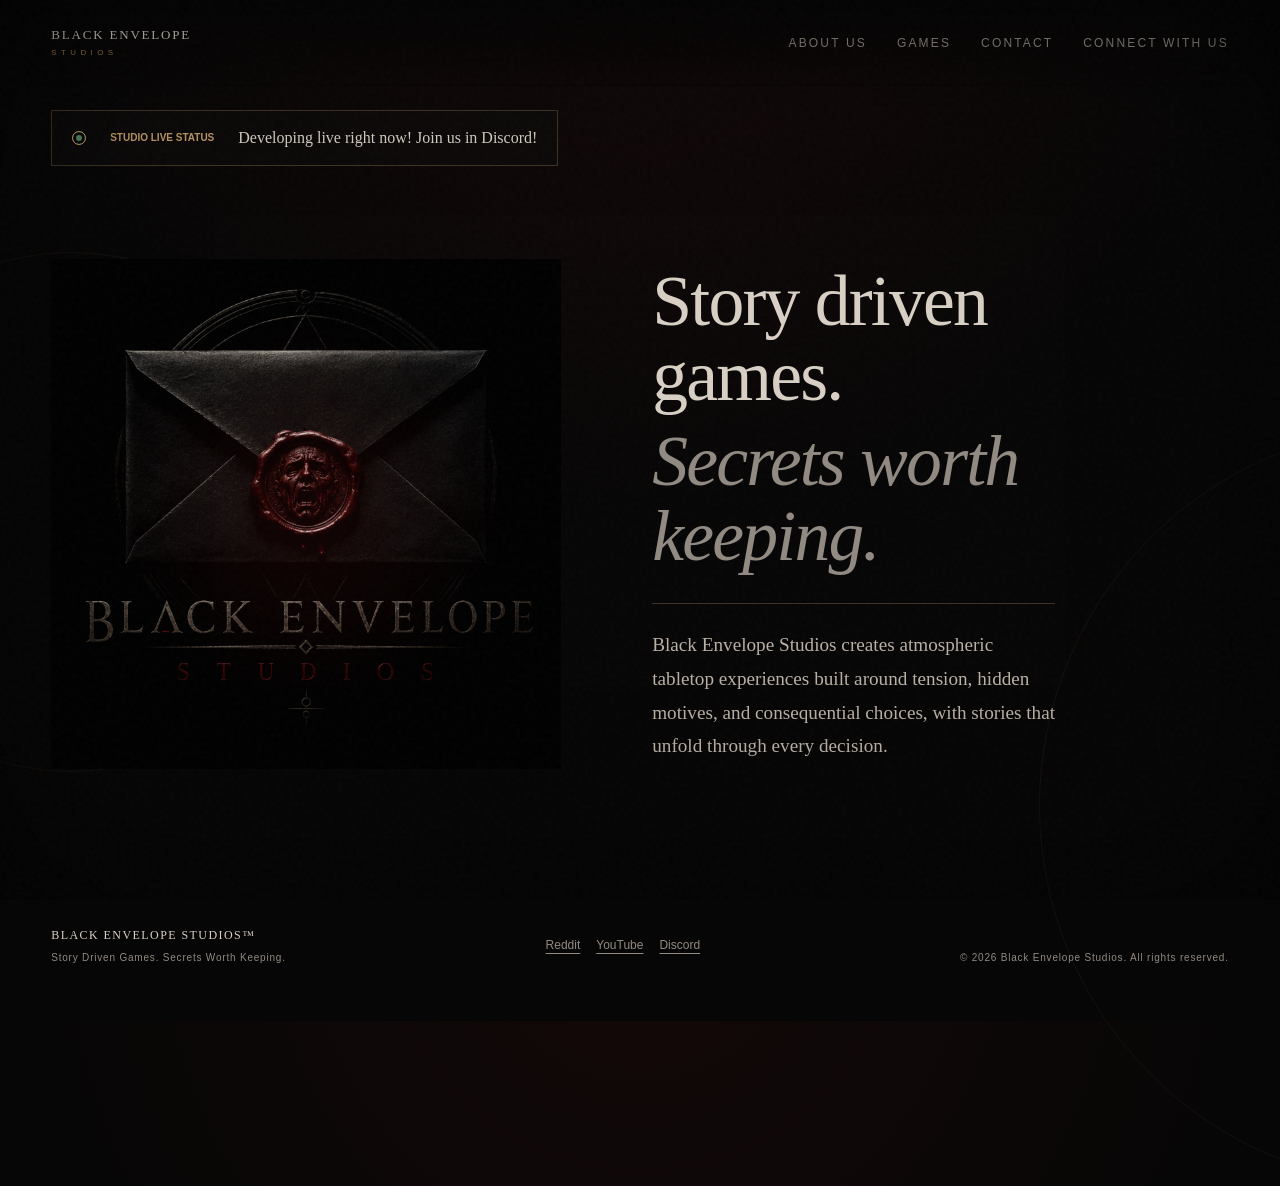
==== commit 42c8ea99: "Update studio live status" ====
--- a/index.html
+++ b/index.html
@@ -37,10 +37,10 @@
 
   <main id="top" class="home-page">
     <div class="home-status">
-      <div class="studio-live-status" data-studio-status="inactive" role="status" aria-live="polite">
+      <div class="studio-live-status" data-studio-status="developing" role="status" aria-live="polite">
         <span class="studio-live-status-mark" aria-hidden="true"></span>
         <span class="studio-live-status-label">STUDIO LIVE STATUS</span>
-        <p class="studio-live-status-message">No active development or playtesting underway.</p>
+        <p class="studio-live-status-message">Developing live right now! Join us in Discord!</p>
       </div>
     </div>
     <section class="hero">
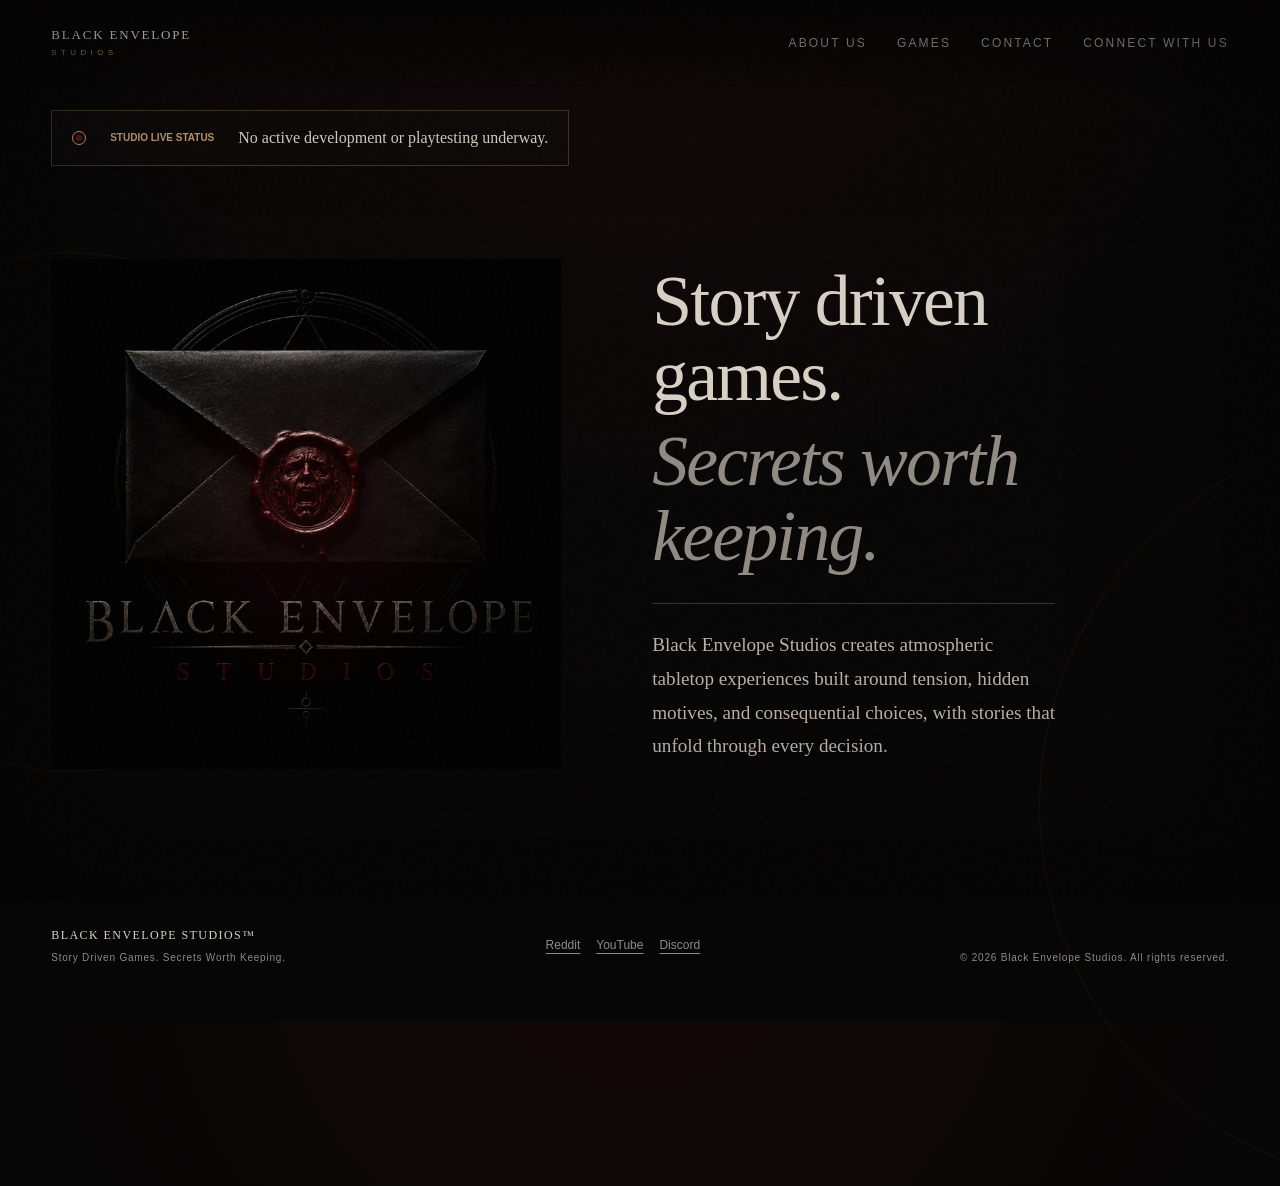
==== commit 301f972e: "Update studio live status" ====
--- a/index.html
+++ b/index.html
@@ -37,10 +37,10 @@
 
   <main id="top" class="home-page">
     <div class="home-status">
-      <div class="studio-live-status" data-studio-status="developing" role="status" aria-live="polite">
+      <div class="studio-live-status" data-studio-status="inactive" role="status" aria-live="polite">
         <span class="studio-live-status-mark" aria-hidden="true"></span>
         <span class="studio-live-status-label">STUDIO LIVE STATUS</span>
-        <p class="studio-live-status-message">Developing live right now! Join us in Discord!</p>
+        <p class="studio-live-status-message">No active development or playtesting underway.</p>
       </div>
     </div>
     <section class="hero">
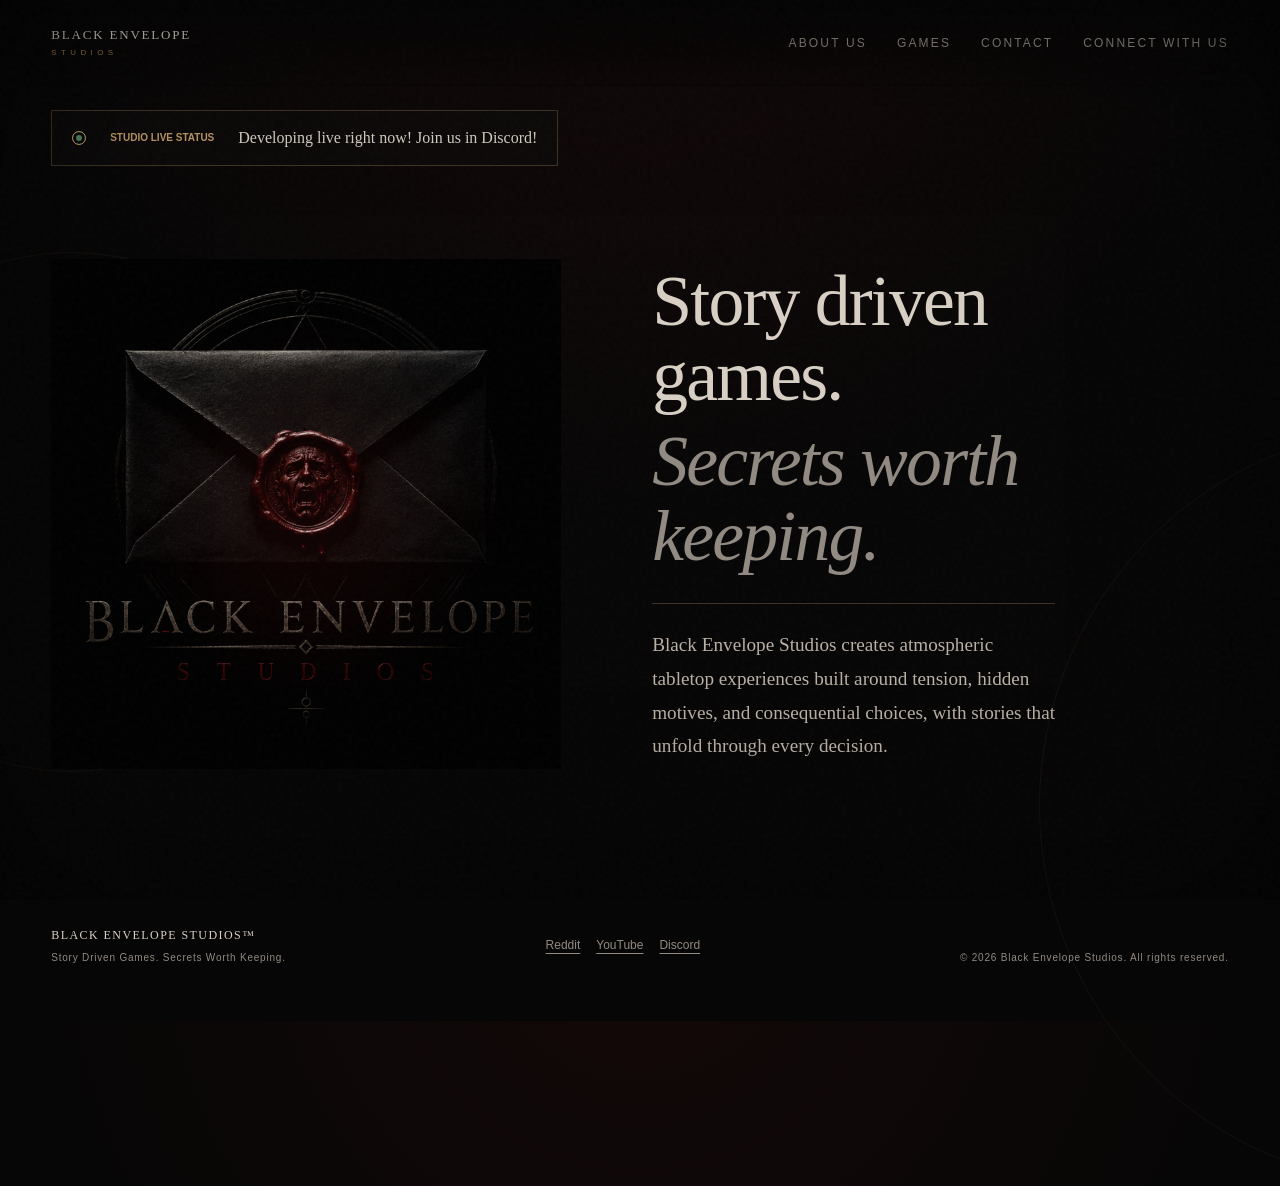
==== commit 2741af22: "Update studio live status" ====
--- a/index.html
+++ b/index.html
@@ -37,10 +37,10 @@
 
   <main id="top" class="home-page">
     <div class="home-status">
-      <div class="studio-live-status" data-studio-status="inactive" role="status" aria-live="polite">
+      <div class="studio-live-status" data-studio-status="developing" role="status" aria-live="polite">
         <span class="studio-live-status-mark" aria-hidden="true"></span>
         <span class="studio-live-status-label">STUDIO LIVE STATUS</span>
-        <p class="studio-live-status-message">No active development or playtesting underway.</p>
+        <p class="studio-live-status-message">Developing live right now! Join us in Discord!</p>
       </div>
     </div>
     <section class="hero">
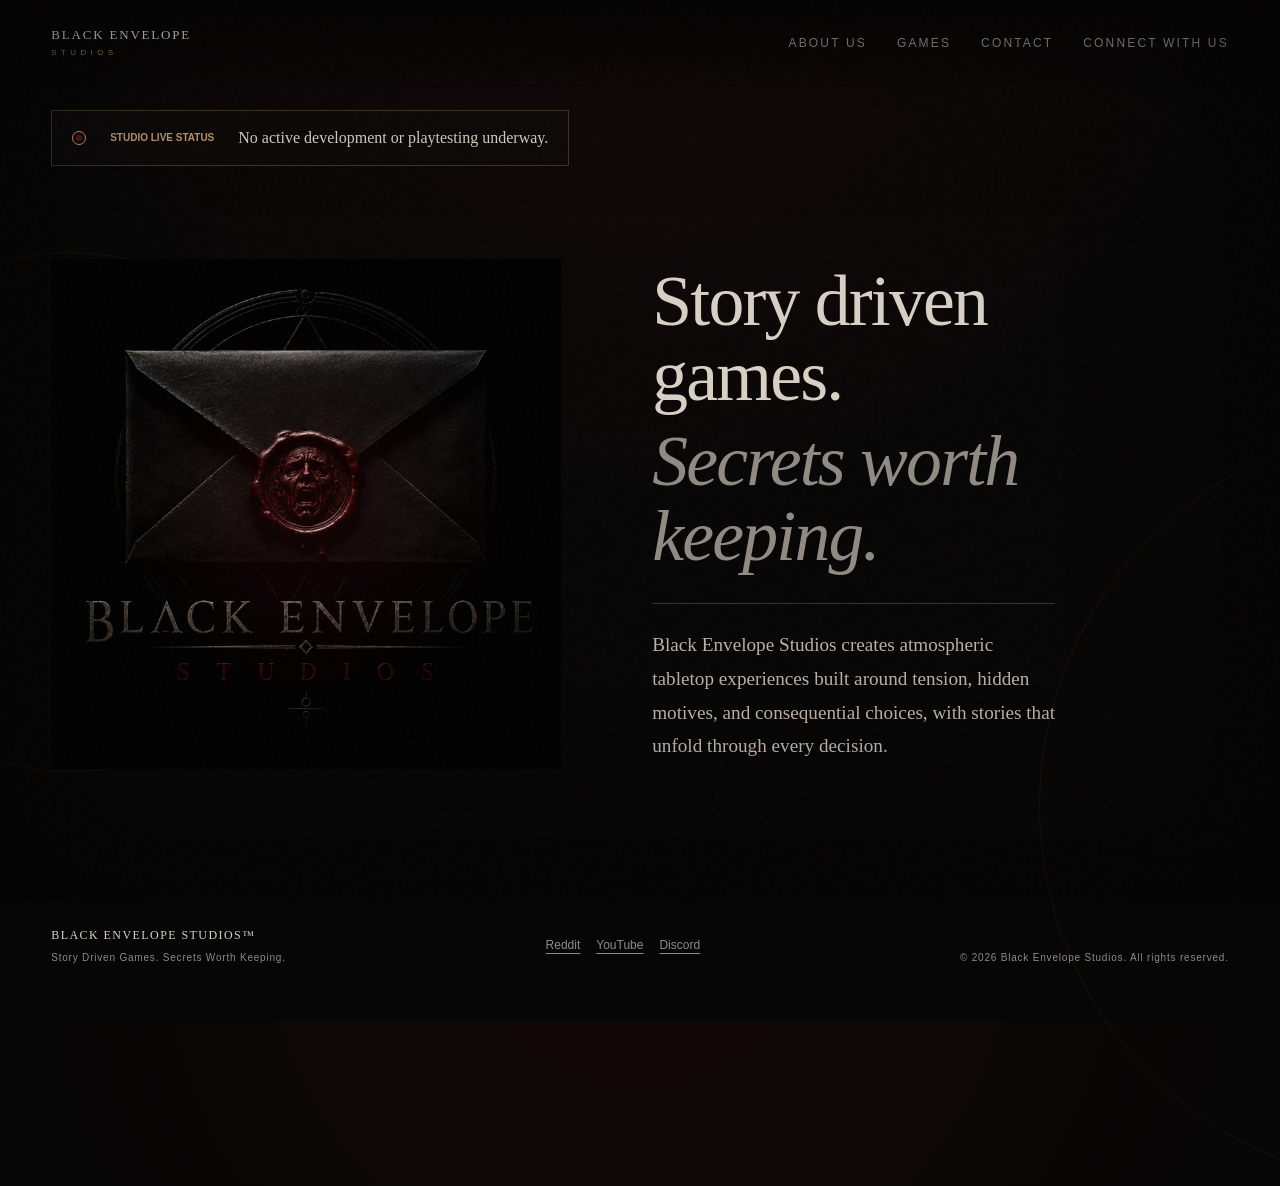
==== commit 4be81eb3: "Update studio live status" ====
--- a/index.html
+++ b/index.html
@@ -37,10 +37,10 @@
 
   <main id="top" class="home-page">
     <div class="home-status">
-      <div class="studio-live-status" data-studio-status="developing" role="status" aria-live="polite">
+      <div class="studio-live-status" data-studio-status="inactive" role="status" aria-live="polite">
         <span class="studio-live-status-mark" aria-hidden="true"></span>
         <span class="studio-live-status-label">STUDIO LIVE STATUS</span>
-        <p class="studio-live-status-message">Developing live right now! Join us in Discord!</p>
+        <p class="studio-live-status-message">No active development or playtesting underway.</p>
       </div>
     </div>
     <section class="hero">
